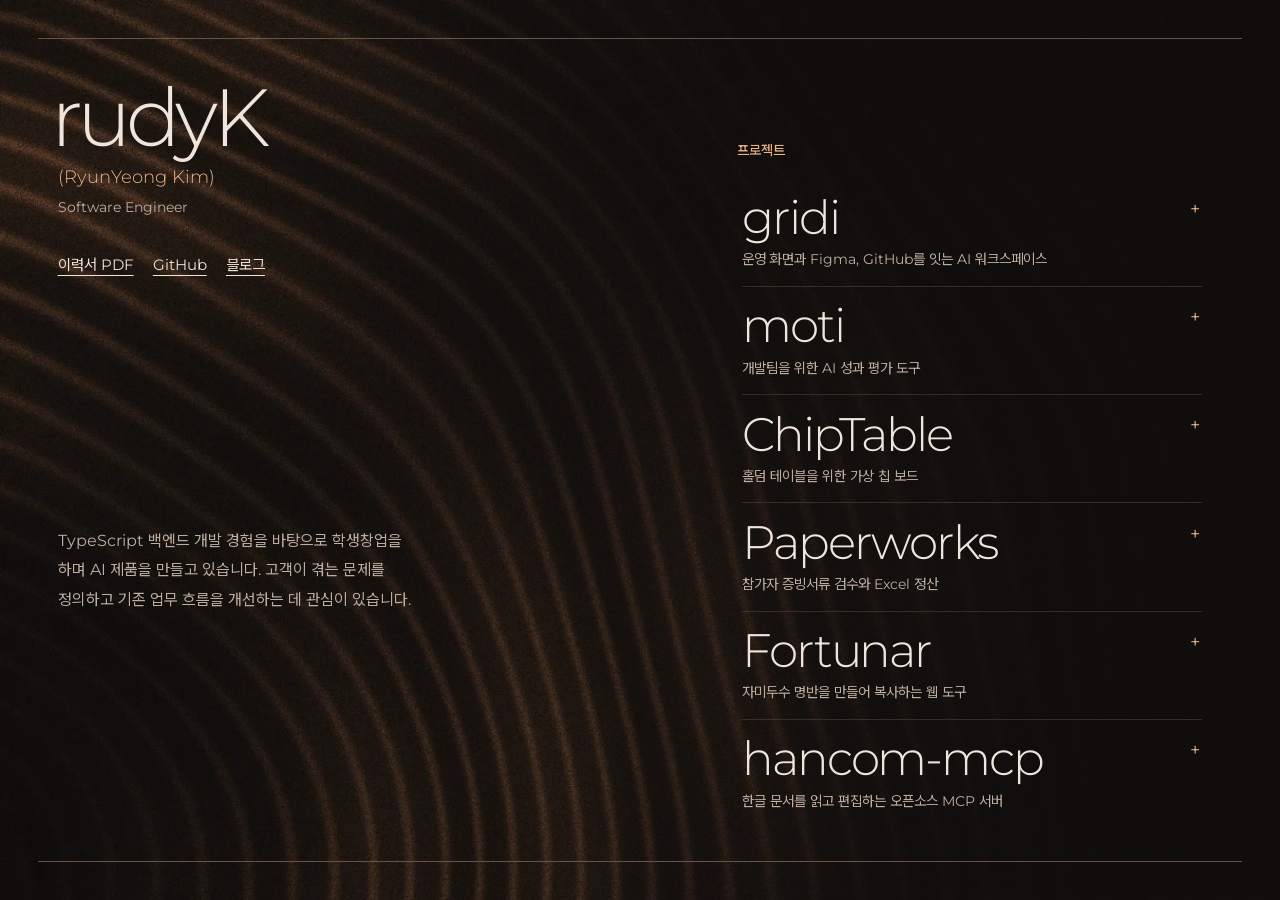
==== index.html @ e60a4391 "Contain project scrolling within viewport and label Fortunar webpage" ====
<!doctype html>
<html lang="ko">
<head>
  <meta charset="utf-8">
  <meta name="viewport" content="width=device-width, initial-scale=1">
  <meta name="description" content="소프트웨어 엔지니어 rudyK (RyunYeong Kim)의 프로젝트와 이력서">
  <title>rudyK (RyunYeong Kim) · 포트폴리오</title>
  <link rel="stylesheet" href="./styles.css">
</head>
<body>
  <a class="skip" href="#main">본문 바로가기</a>
  <main id="main" class="studio">
    <header class="identity">
      <h1 lang="en"><span class="nickname">rudyK</span> <small>(RyunYeong Kim)</small></h1>
      <p class="role" lang="en">Software Engineer</p>
      <nav aria-label="개인 링크"><a href="./assets/resume.pdf" download="김륜영 이력서 2026.06.pdf">이력서 PDF</a><a href="https://github.com/rycando">GitHub</a><a href="https://rycando.tistory.com/">블로그</a></nav>
      <p class="intro-copy">TypeScript 백엔드 개발 경험을 바탕으로 학생창업을 하며 AI 제품을 만들고 있습니다. 고객이 겪는 문제를 정의하고 기존 업무 흐름을 개선하는 데 관심이 있습니다.</p>
    </header>
    <section id="projects" aria-labelledby="project-title">
      <h2 id="project-title">프로젝트</h2>
      <div class="project-scroll" role="region" aria-labelledby="project-title" tabindex="0">
        <details class="project" id="gridi" name="project"><summary><span lang="en">gridi</span><span class="subtitle">운영 화면과 Figma, GitHub를 잇는 AI 워크스페이스</span></summary>
            <dl>
              <div><dt>문제</dt><dd>Notion에서 기획을 바꿔도 Jira 티켓과 Figma 디자인, 코드에는 변경이 바로 반영되지 않습니다. 결정 배경도 도구마다 흩어져 있어 팀원이 변경이 어디까지 영향을 주는지 확인하거나 AI에 프로젝트 맥락을 다시 설명하는 데 시간이 듭니다.</dd></div>
              <div><dt>역할</dt><dd>창업자로 제품을 만들었습니다. Figma 플러그인에서 디자인 변경을 GitHub로 보내는 Design Sync와 Figma 내보내기 기능을 개발했습니다.</dd></div>
              <div><dt>기술</dt><dd>Next.js · React · NestJS · Figma Plugin API</dd></div>
              <div><dt>결과</dt><dd>웹 화면을 자동으로 탐색해 서비스 맵을 만드는 MVP를 완성하고 오픈 베타를 시작했습니다. 랜딩 페이지 캠페인에서 110명이 사전 신청했습니다.</dd></div>
            </dl>
            <ul class="project-links" aria-label="gridi 링크">
              <li><a href="https://gridi.ai/ko">랜딩 페이지</a></li>
              <li><a href="https://app.gridi.ai/projects">서비스 페이지</a></li>
            </ul>

        </details>

        <details class="project" id="moti" name="project"><summary><span lang="en">moti</span><span class="subtitle">개발팀을 위한 AI 성과 평가 도구</span></summary>
            <dl>
              <div><dt>문제</dt><dd>분기나 연말마다 개발자는 GitHub 커밋, Jira 이슈, Notion 문서를 찾아 성과 리포트에 일일이 붙여야 합니다. 평가자도 첨부 링크를 하나씩 열어 근거를 확인합니다.</dd></div>
              <div><dt>역할</dt><dd>창업팀 대표로 moti를 이끌었습니다. GitHub 연동, 성과 리포트와 평가 기능의 백엔드, 랜딩 페이지를 개발했습니다.</dd></div>
              <div><dt>기술</dt><dd>NestJS · TypeORM · OpenAI API · Next.js</dd></div>
              <div><dt>결과</dt><dd>협업툴을 연동해 성과를 작성할 수 있는 MVP를 완성했습니다. AI가 근거를 수집하고 평가 참고자료도 만듭니다. 사업계획서에 따르면 성과 작성에 기존 방식으로는 평균 6분 11초, moti로는 1분 58초가 걸렸습니다.</dd></div>
            </dl>

        </details>

        <details class="project" id="chiptable" name="project"><summary><span lang="en">ChipTable</span><span class="subtitle">홀덤 테이블을 위한 가상 칩 보드</span></summary>
            <dl>
              <div><dt>문제</dt><dd>실물 카드로 홀덤을 할 때 칩 잔액, 베팅 순서, 올인 이후의 사이드 팟을 손으로 관리해야 합니다.</dd></div>
              <div><dt>역할</dt><dd>홀덤 베팅 규칙 엔진과 웹 MVP를 개발하고 모바일에 방 초대용 QR 기능을 구현했습니다.</dd></div>
              <div><dt>기술</dt><dd>TypeScript · Next.js · Expo</dd></div>
              <div><dt>결과</dt><dd>턴 진행과 사이드 팟 계산을 자동화한 가상 칩 보드를 웹, Android, iOS로 정식 출시했습니다. 2026년 10월 23일부터 11월 21일까지 30일간 GA4에 집계된 활성 사용자는 1,680명, 세션은 2,988회였습니다.</dd></div>
            </dl>
            <ul class="project-links" aria-label="ChipTable 링크">
              <li><a href="https://chip-table.com/">웹사이트</a></li>
              <li><a href="https://apps.apple.com/us/app/chiptable-%ED%99%80%EB%8D%A4-%EC%B9%A9-%EC%A0%90%EC%88%98%ED%8C%90/id6788589286?l=ko">App Store</a></li>
              <li><a href="https://play.google.com/store/apps/details?id=ai.gridi.chiptable">Google Play</a></li>
            </ul>

        </details>
        <details class="project" id="paperworks" name="project"><summary><span lang="en">Paperworks</span><span class="subtitle">참가자 증빙서류 검수와 Excel 정산</span></summary>
            <dl>
              <div><dt>문제</dt><dd>지원사업이나 행사 운영자는 참가자 서류를 일일이 열어 누락과 유효성을 확인하고 지급명단을 작성해야 합니다.</dd></div>
              <div><dt>역할</dt><dd>검수 결과를 표에서 조회·편집하는 화면과 Excel 내보내기 기능을 개발했습니다.</dd></div>
              <div><dt>기술</dt><dd>React · NestJS · BullMQ · PostgreSQL · ExcelJS</dd></div>
              <div><dt>결과</dt><dd>서류 분류, 누락 검출, 유효성 확인, 정보 추출을 자동화하고 검수 결과를 Excel 지급명단으로 내보내는 웹 도구를 구현했습니다.</dd></div>
            </dl>

        </details>

        <details class="project" id="fortunar" name="project"><summary><span lang="en">Fortunar</span><span class="subtitle">자미두수 명반을 만들어 복사하는 웹 도구</span></summary>
            <dl>
              <div><dt>문제</dt><dd>자미두수 명반을 계산한 뒤 외부 AI에 해석을 요청하려면 명반과 요청문을 따로 옮겨야 합니다.</dd></div>
              <div><dt>역할</dt><dd>자미두수 명반을 계산해 보여주는 웹 화면을 개발하고 배포했습니다.</dd></div>
              <div><dt>기술</dt><dd>Next.js · React · TypeScript · Canvas · Clipboard API</dd></div>
              <div><dt>결과</dt><dd>출생 정보와 도시를 입력하면 자미두수 명반이 나옵니다. 명반과 해석 요청문을 한 장의 이미지로 복사해 외부 AI 대화창에 붙여넣을 수 있습니다.</dd></div>
            </dl>
            <ul class="project-links" aria-label="Fortunar 링크">
              <li><a href="https://fortunar.ai/">웹페이지</a></li>
            </ul>

        </details>

        <details class="project" id="hancom-mcp" name="project"><summary><span lang="en">hancom-mcp</span><span class="subtitle">한글 문서를 읽고 편집하는 오픈소스 MCP 서버</span></summary>
            <dl>
              <div><dt>문제</dt><dd>AI 도구에서 만든 내용을 한글 문서에 반영하려면 사람이 문서를 열어 옮겨야 했습니다.</dd></div>
              <div><dt>역할</dt><dd>HWPX 문서에 이미지를 삽입하는 기능과 HWP 변환 후 문단 ID를 정리하는 기능을 개발했습니다.</dd></div>
              <div><dt>기술</dt><dd>Python · MCP · lxml · Java</dd></div>
              <div><dt>결과</dt><dd>HWP를 HWPX로 변환하고 문서의 단락과 표를 조회하거나 수정할 수 있는 MCP 서버를 공개했습니다.</dd></div>
            </dl>
            <ul class="project-links" aria-label="hancom-mcp 링크">
              <li><a href="https://github.com/gridi-ai/hancom-mcp">github repo</a></li>
            </ul>

        </details>
      </div>
    </section>
  </main>
  <script src="./navigation.js" defer></script>
</body>
</html>
---- styles.css ----
@font-face {
  font-family: "Montserrat";
  src: url("./assets/fonts/montserrat.woff2") format("woff2");
  font-weight: 300;
  font-variation-settings: "wght" 500;
  font-display: swap;
}
@font-face {
  font-family: "Montserrat";
  src: url("./assets/fonts/montserrat.woff2") format("woff2");
  font-weight: 400;
  font-variation-settings: "wght" 500;
  font-display: swap;
}
@font-face {
  font-family: "Montserrat";
  src: url("./assets/fonts/montserrat.woff2") format("woff2");
  font-weight: 500;
  font-variation-settings: "wght" 700;
  font-display: swap;
}
@font-face {
  font-family: "Pretendard";
  src: url("./assets/fonts/pretendard.woff2") format("woff2");
  font-weight: 45 920;
  font-display: swap;
}
:root {
  color-scheme: dark;
  --ink: #efe5dc;
  --muted: #beada1;
  --line: #695347;
  --accent: #ecb389;
  font-family: "Montserrat", "Pretendard", sans-serif;
  background: #100e0d;
  color: var(--ink);
}
* { box-sizing: border-box; }
html, body { height: 100%; overflow: hidden; }
body { margin: 0; isolation: isolate; display: flow-root; }
body::before {
  content: "";
  position: fixed;
  inset: -4%;
  z-index: -1;
  background: linear-gradient(90deg,transparent 25%,#100e0da6 74%), url("./assets/walnut.webp") center / cover;
  animation: grain-drift 25s ease-in-out infinite alternate;
  pointer-events: none;
}
@keyframes grain-drift { to { transform: translate(1.8%, -1%) scale(1.025); } }
@media (prefers-reduced-motion: reduce) { body::before { animation: none; } }
a { color: inherit; text-underline-offset: .3em; }
a:hover,summary:hover { color: var(--accent); }
:focus-visible { outline: 2px solid var(--accent); outline-offset: 4px; }
.skip { position: fixed; left: 1rem; top: -8rem; background: #17120f; padding: .7rem; z-index: 2; }
.skip:focus { top: 1rem; }
.studio {
  margin: clamp(1rem, 3vw, 3.5rem);
  height: calc(100dvh - clamp(2rem, 6vw, 7rem));
  border-block: 1px solid var(--line);
  display: grid;
  grid-template-columns: minmax(14rem, 1fr) minmax(20rem, .86fr);
  gap: clamp(2rem, 9vw, 14rem);
  grid-template-rows: minmax(0, 1fr);
  padding: clamp(1.25rem, 3vw, 3.25rem) clamp(.25rem, 1.5vw, 2rem);
}
.identity { min-height: 0; overflow: auto; padding-left: .75rem; margin-left: -.75rem; }

h1 { font-size: clamp(3.1rem, 6.3vw, 7.2rem); font-weight: 300; letter-spacing: -.065em; line-height: .98; margin: 0; }
/* Offset the side bearing of the initial r against the text below. */
h1 .nickname { display: inline-block; transform: translateX(-.085em); }
h1 small { display: block; font-size: 1.125rem; line-height: 1.5; letter-spacing: 0; margin-top: .45rem; color: var(--accent); }
.role { margin: .45rem 0 0; color: var(--muted); font-size: .9rem; }
nav { margin-top: 2.4rem; display: flex; flex-wrap: wrap; gap: 1.2rem; font-size: .95rem; }
.intro-copy { max-width: 23rem; margin: clamp(4rem, 28vh, 18rem) 0 0; font-size: 1rem; line-height: 1.85; word-break: keep-all; color: var(--muted); }
#projects {
  min-height: 0;
  display: flex;
  flex-direction: column;
  overflow: hidden;
  padding-top: clamp(1rem,7vh,6rem);
}
.project-scroll {
  min-height: 0;
  overflow: hidden auto;
  overscroll-behavior: contain;
  scrollbar-gutter: stable;
  padding: 4px 1rem 4px 5px;
}
.project-scroll:focus-visible { outline-offset: -2px; }
.identity, .project-scroll { scrollbar-width: thin; scrollbar-color: #937460 #231d19; }
@supports selector(::-webkit-scrollbar) {
  .identity, .project-scroll { scrollbar-width: auto; scrollbar-color: auto; }
  ::-webkit-scrollbar { width: 4px; height: 4px; }
  ::-webkit-scrollbar-track { background: #231d19; }
  ::-webkit-scrollbar-thumb { background: #937460; border-radius: 0; }
}

h2 { color: var(--accent); font-weight: 500; font-size: .875rem; margin: 0 0 1rem; }
.project { border-bottom: 1px solid #72584566; scroll-margin: 1rem; }
summary { position: relative; display: block; padding: .9rem 1.8rem .95rem 0; cursor: pointer; }
summary::-webkit-details-marker { display: none; }
summary::after { content: "+"; position: absolute; right: .15rem; top: 1.2rem; color: var(--accent); font-size: 1.1rem; }
details[open] summary::after { content: "−"; }
summary span:first-child { font-size: clamp(2.1rem, 3.7vw, 4.4rem); letter-spacing: -.045em; font-weight: 300; line-height: 1.05; }
.subtitle { display: block; color: var(--muted); font-size: .9rem; line-height: 1.55; margin-top: .35rem; }
dl { margin: .3rem 0 1.5rem; }
dl div { display: grid; grid-template-columns: 2.5rem 1fr; gap: .6rem; margin: .65rem 0; line-height: 1.7; }
dt { color: var(--accent); font-size: .9rem; }
dd { margin: 0; word-break: keep-all; overflow-wrap: anywhere; }
.project-links { display: flex; flex-wrap: wrap; gap: 1rem; list-style: none; padding: 0; margin: 1rem 0 1.5rem; }
@media (max-width: 44rem) {
  .studio { grid-template-columns: minmax(0, 1fr); grid-template-rows: fit-content(42%) minmax(0, 1fr); gap: 1rem; }
  nav { margin-top: 1.3rem; }
  .intro-copy { margin-top: 2.2rem; }
  #projects { padding-top: 0; }
}
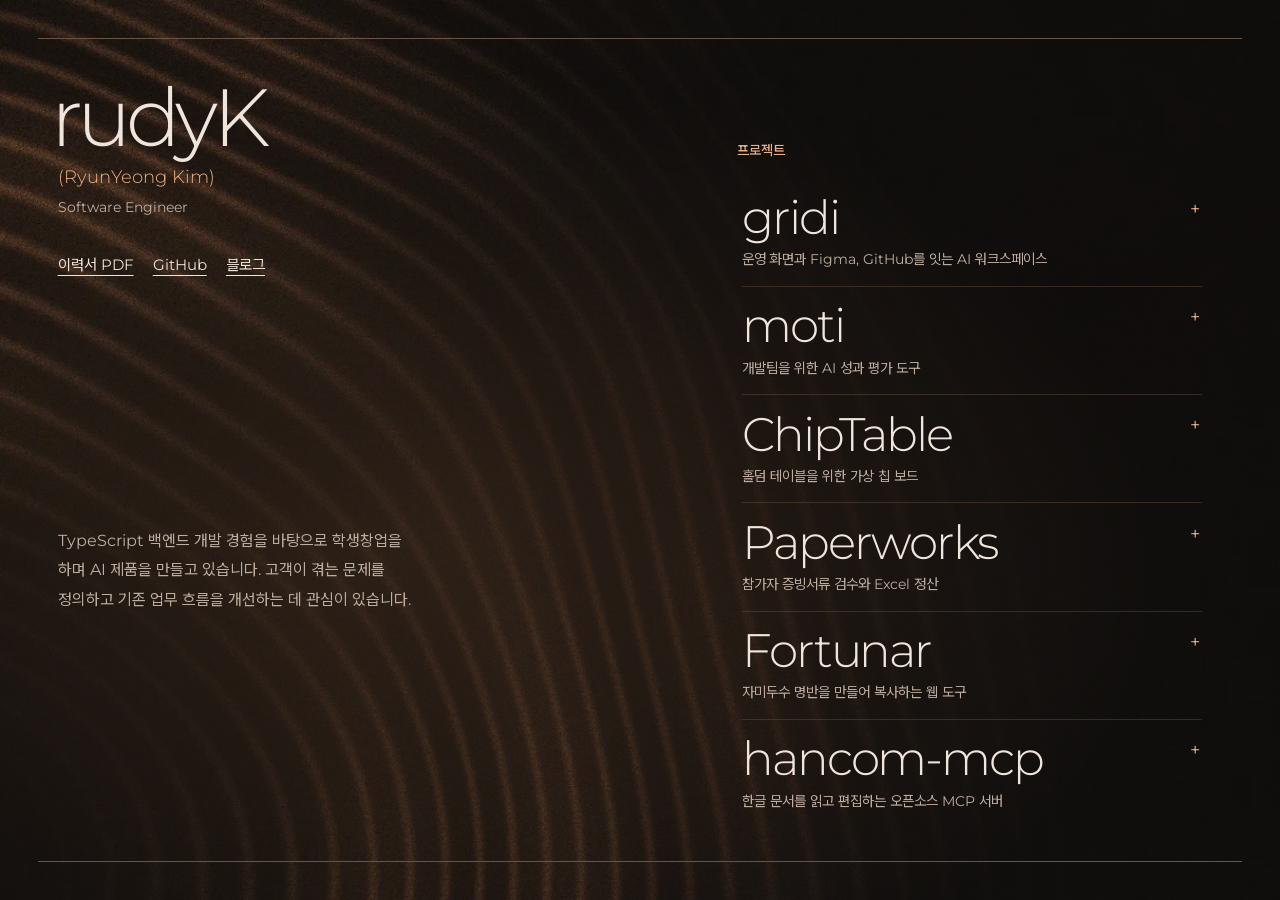
==== commit 2bd02d6c: "Ease project transitions and layer drifting walnut light" ====
--- a/index.html
+++ b/index.html
@@ -20,6 +20,7 @@
       <h2 id="project-title">프로젝트</h2>
       <div class="project-scroll" role="region" aria-labelledby="project-title" tabindex="0">
         <details class="project" id="gridi" name="project"><summary><span lang="en">gridi</span><span class="subtitle">운영 화면과 Figma, GitHub를 잇는 AI 워크스페이스</span></summary>
+          <div class="project-body">
             <dl>
               <div><dt>문제</dt><dd>Notion에서 기획을 바꿔도 Jira 티켓과 Figma 디자인, 코드에는 변경이 바로 반영되지 않습니다. 결정 배경도 도구마다 흩어져 있어 팀원이 변경이 어디까지 영향을 주는지 확인하거나 AI에 프로젝트 맥락을 다시 설명하는 데 시간이 듭니다.</dd></div>
               <div><dt>역할</dt><dd>창업자로 제품을 만들었습니다. Figma 플러그인에서 디자인 변경을 GitHub로 보내는 Design Sync와 Figma 내보내기 기능을 개발했습니다.</dd></div>
@@ -31,9 +32,11 @@
               <li><a href="https://app.gridi.ai/projects">서비스 페이지</a></li>
             </ul>
 
+          </div>
         </details>
 
         <details class="project" id="moti" name="project"><summary><span lang="en">moti</span><span class="subtitle">개발팀을 위한 AI 성과 평가 도구</span></summary>
+          <div class="project-body">
             <dl>
               <div><dt>문제</dt><dd>분기나 연말마다 개발자는 GitHub 커밋, Jira 이슈, Notion 문서를 찾아 성과 리포트에 일일이 붙여야 합니다. 평가자도 첨부 링크를 하나씩 열어 근거를 확인합니다.</dd></div>
               <div><dt>역할</dt><dd>창업팀 대표로 moti를 이끌었습니다. GitHub 연동, 성과 리포트와 평가 기능의 백엔드, 랜딩 페이지를 개발했습니다.</dd></div>
@@ -41,9 +44,11 @@
               <div><dt>결과</dt><dd>협업툴을 연동해 성과를 작성할 수 있는 MVP를 완성했습니다. AI가 근거를 수집하고 평가 참고자료도 만듭니다. 사업계획서에 따르면 성과 작성에 기존 방식으로는 평균 6분 11초, moti로는 1분 58초가 걸렸습니다.</dd></div>
             </dl>
 
+          </div>
         </details>
 
         <details class="project" id="chiptable" name="project"><summary><span lang="en">ChipTable</span><span class="subtitle">홀덤 테이블을 위한 가상 칩 보드</span></summary>
+          <div class="project-body">
             <dl>
               <div><dt>문제</dt><dd>실물 카드로 홀덤을 할 때 칩 잔액, 베팅 순서, 올인 이후의 사이드 팟을 손으로 관리해야 합니다.</dd></div>
               <div><dt>역할</dt><dd>홀덤 베팅 규칙 엔진과 웹 MVP를 개발하고 모바일에 방 초대용 QR 기능을 구현했습니다.</dd></div>
@@ -56,8 +61,10 @@
               <li><a href="https://play.google.com/store/apps/details?id=ai.gridi.chiptable">Google Play</a></li>
             </ul>
 
+          </div>
         </details>
         <details class="project" id="paperworks" name="project"><summary><span lang="en">Paperworks</span><span class="subtitle">참가자 증빙서류 검수와 Excel 정산</span></summary>
+          <div class="project-body">
             <dl>
               <div><dt>문제</dt><dd>지원사업이나 행사 운영자는 참가자 서류를 일일이 열어 누락과 유효성을 확인하고 지급명단을 작성해야 합니다.</dd></div>
               <div><dt>역할</dt><dd>검수 결과를 표에서 조회·편집하는 화면과 Excel 내보내기 기능을 개발했습니다.</dd></div>
@@ -65,9 +72,11 @@
               <div><dt>결과</dt><dd>서류 분류, 누락 검출, 유효성 확인, 정보 추출을 자동화하고 검수 결과를 Excel 지급명단으로 내보내는 웹 도구를 구현했습니다.</dd></div>
             </dl>
 
+          </div>
         </details>
 
         <details class="project" id="fortunar" name="project"><summary><span lang="en">Fortunar</span><span class="subtitle">자미두수 명반을 만들어 복사하는 웹 도구</span></summary>
+          <div class="project-body">
             <dl>
               <div><dt>문제</dt><dd>자미두수 명반을 계산한 뒤 외부 AI에 해석을 요청하려면 명반과 요청문을 따로 옮겨야 합니다.</dd></div>
               <div><dt>역할</dt><dd>자미두수 명반을 계산해 보여주는 웹 화면을 개발하고 배포했습니다.</dd></div>
@@ -78,9 +87,11 @@
               <li><a href="https://fortunar.ai/">웹페이지</a></li>
             </ul>
 
+          </div>
         </details>
 
         <details class="project" id="hancom-mcp" name="project"><summary><span lang="en">hancom-mcp</span><span class="subtitle">한글 문서를 읽고 편집하는 오픈소스 MCP 서버</span></summary>
+          <div class="project-body">
             <dl>
               <div><dt>문제</dt><dd>AI 도구에서 만든 내용을 한글 문서에 반영하려면 사람이 문서를 열어 옮겨야 했습니다.</dd></div>
               <div><dt>역할</dt><dd>HWPX 문서에 이미지를 삽입하는 기능과 HWP 변환 후 문단 ID를 정리하는 기능을 개발했습니다.</dd></div>
@@ -91,6 +102,7 @@
               <li><a href="https://github.com/gridi-ai/hancom-mcp">github repo</a></li>
             </ul>
 
+          </div>
         </details>
       </div>
     </section>
--- a/styles.css
+++ b/styles.css
@@ -44,11 +44,46 @@
   inset: -4%;
   z-index: -1;
   background: linear-gradient(90deg,transparent 25%,#100e0da6 74%), url("./assets/walnut.webp") center / cover;
-  animation: grain-drift 25s ease-in-out infinite alternate;
+
   pointer-events: none;
 }
-@keyframes grain-drift { to { transform: translate(1.8%, -1%) scale(1.025); } }
-@media (prefers-reduced-motion: reduce) { body::before { animation: none; } }
+/* Light and grain travel independently so the rings keep their depth. */
+body::after {
+  content: "";
+  position: fixed;
+  inset: -18%;
+  z-index: -1;
+  pointer-events: none;
+  background: radial-gradient(ellipse at 35% 59%, #bc805327, transparent 49%),
+              linear-gradient(155deg, transparent 30%, #0e0b0a66 53%, transparent 77%);
+}
+@keyframes grain-drift {
+  0%, 100% { transform: translate(-1%, 1%) rotate(-.6deg) scale(1.03); }
+  48% { transform: translate(2%, -1.4%) rotate(.8deg) scale(1.055); }
+  76% { transform: translate(.5%, -2%) rotate(.2deg) scale(1.045); }
+}
+@keyframes walnut-light {
+  from { transform: translate(-8%, 4%) rotate(-4deg); opacity: .48; }
+  to { transform: translate(11%, -6%) rotate(5deg); opacity: .95; }
+}
+@media (prefers-reduced-motion: no-preference) {
+  body::before { animation: grain-drift 34s ease-in-out infinite; }
+  body::after { animation: walnut-light 13s ease-in-out infinite alternate; }
+  .project-scroll { scroll-behavior: smooth; }
+  .project::details-content {
+    display: grid;
+    grid-template-rows: 0fr;
+    opacity: 0;
+    transition: grid-template-rows .55s cubic-bezier(.24,.7,.25,1),
+                opacity .4s ease, content-visibility .55s allow-discrete;
+  }
+  .project[open]::details-content { grid-template-rows: 1fr; opacity: 1; }
+  @supports (animation-timeline: view()) {
+    .project > summary { animation: arrive linear both; animation-timeline: view(); animation-range: entry 0% entry 95%; }
+    @keyframes arrive { from { opacity: .7; transform: translateY(.3rem); } to { opacity: 1; transform: none; } }
+  }
+}
+.project-body { min-height: 0; overflow: clip; }
 a { color: inherit; text-underline-offset: .3em; }
 a:hover,summary:hover { color: var(--accent); }
 :focus-visible { outline: 2px solid var(--accent); outline-offset: 4px; }
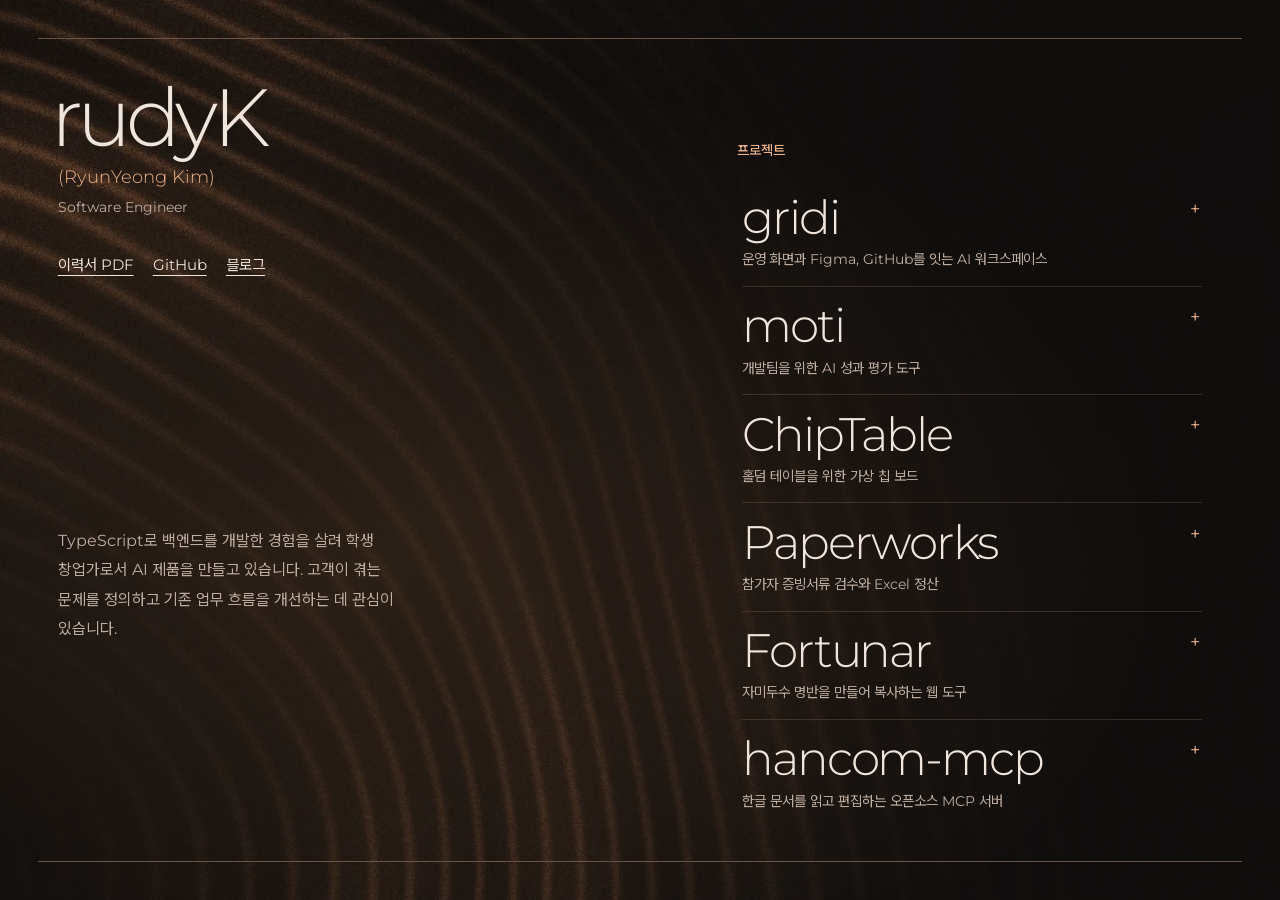
==== commit b6c5e69b: "Report launch-to-date usage, refine portfolio copy and slow project motion" ====
--- a/index.html
+++ b/index.html
@@ -14,7 +14,7 @@
       <h1 lang="en"><span class="nickname">rudyK</span> <small>(RyunYeong Kim)</small></h1>
       <p class="role" lang="en">Software Engineer</p>
       <nav aria-label="개인 링크"><a href="./assets/resume.pdf" download="김륜영 이력서 2026.06.pdf">이력서 PDF</a><a href="https://github.com/rycando">GitHub</a><a href="https://rycando.tistory.com/">블로그</a></nav>
-      <p class="intro-copy">TypeScript 백엔드 개발 경험을 바탕으로 학생창업을 하며 AI 제품을 만들고 있습니다. 고객이 겪는 문제를 정의하고 기존 업무 흐름을 개선하는 데 관심이 있습니다.</p>
+      <p class="intro-copy">TypeScript로 백엔드를 개발한 경험을 살려 학생 창업가로서 AI 제품을 만들고 있습니다. 고객이 겪는 문제를 정의하고 기존 업무 흐름을 개선하는 데 관심이 있습니다.</p>
     </header>
     <section id="projects" aria-labelledby="project-title">
       <h2 id="project-title">프로젝트</h2>
@@ -22,8 +22,8 @@
         <details class="project" id="gridi" name="project"><summary><span lang="en">gridi</span><span class="subtitle">운영 화면과 Figma, GitHub를 잇는 AI 워크스페이스</span></summary>
           <div class="project-body">
             <dl>
-              <div><dt>문제</dt><dd>Notion에서 기획을 바꿔도 Jira 티켓과 Figma 디자인, 코드에는 변경이 바로 반영되지 않습니다. 결정 배경도 도구마다 흩어져 있어 팀원이 변경이 어디까지 영향을 주는지 확인하거나 AI에 프로젝트 맥락을 다시 설명하는 데 시간이 듭니다.</dd></div>
-              <div><dt>역할</dt><dd>창업자로 제품을 만들었습니다. Figma 플러그인에서 디자인 변경을 GitHub로 보내는 Design Sync와 Figma 내보내기 기능을 개발했습니다.</dd></div>
+              <div><dt>문제</dt><dd>Notion에서 기획을 바꿔도 Jira 티켓과 Figma 디자인, 코드에는 변경이 바로 반영되지 않습니다. 기획을 바꾼 배경도 여러 도구에 흩어져 있습니다. 팀원은 변경의 영향을 확인하고 AI에 프로젝트 맥락을 다시 설명하는 데 시간을 씁니다.</dd></div>
+              <div><dt>역할</dt><dd>gridi를 창업하고 Figma 내보내기와 Design Sync를 개발했습니다. Design Sync는 Figma 플러그인에서 디자인 변경 사항을 GitHub로 보냅니다.</dd></div>
               <div><dt>기술</dt><dd>Next.js · React · NestJS · Figma Plugin API</dd></div>
               <div><dt>결과</dt><dd>웹 화면을 자동으로 탐색해 서비스 맵을 만드는 MVP를 완성하고 오픈 베타를 시작했습니다. 랜딩 페이지 캠페인에서 110명이 사전 신청했습니다.</dd></div>
             </dl>
@@ -39,9 +39,9 @@
           <div class="project-body">
             <dl>
               <div><dt>문제</dt><dd>분기나 연말마다 개발자는 GitHub 커밋, Jira 이슈, Notion 문서를 찾아 성과 리포트에 일일이 붙여야 합니다. 평가자도 첨부 링크를 하나씩 열어 근거를 확인합니다.</dd></div>
-              <div><dt>역할</dt><dd>창업팀 대표로 moti를 이끌었습니다. GitHub 연동, 성과 리포트와 평가 기능의 백엔드, 랜딩 페이지를 개발했습니다.</dd></div>
+              <div><dt>역할</dt><dd>창업팀 대표로 moti를 이끌었습니다. GitHub 연동과 성과 리포트·평가 기능의 백엔드를 개발하고 랜딩 페이지를 만들었습니다.</dd></div>
               <div><dt>기술</dt><dd>NestJS · TypeORM · OpenAI API · Next.js</dd></div>
-              <div><dt>결과</dt><dd>협업툴을 연동해 성과를 작성할 수 있는 MVP를 완성했습니다. AI가 근거를 수집하고 평가 참고자료도 만듭니다. 사업계획서에 따르면 성과 작성에 기존 방식으로는 평균 6분 11초, moti로는 1분 58초가 걸렸습니다.</dd></div>
+              <div><dt>결과</dt><dd>협업툴을 연동해 성과 리포트를 작성할 수 있는 MVP를 완성했습니다. AI가 성과 근거를 수집하고 평가 참고자료를 만듭니다. 사업계획서에 따르면 성과 작성에 기존 방식으로는 평균 6분 11초, moti로는 1분 58초가 걸렸습니다.</dd></div>
             </dl>
 
           </div>
@@ -53,7 +53,7 @@
               <div><dt>문제</dt><dd>실물 카드로 홀덤을 할 때 칩 잔액, 베팅 순서, 올인 이후의 사이드 팟을 손으로 관리해야 합니다.</dd></div>
               <div><dt>역할</dt><dd>홀덤 베팅 규칙 엔진과 웹 MVP를 개발하고 모바일에 방 초대용 QR 기능을 구현했습니다.</dd></div>
               <div><dt>기술</dt><dd>TypeScript · Next.js · Expo</dd></div>
-              <div><dt>결과</dt><dd>턴 진행과 사이드 팟 계산을 자동화한 가상 칩 보드를 웹, Android, iOS로 정식 출시했습니다. 2026년 10월 23일부터 11월 21일까지 30일간 GA4에 집계된 활성 사용자는 1,680명, 세션은 2,988회였습니다.</dd></div>
+              <div><dt>결과</dt><dd>웹, Android, iOS에 가상 칩 보드를 정식 출시했습니다. 보드가 턴을 진행하고 사이드 팟을 계산합니다. 웹 출시일인 2026년 7월 6일부터 11월 22일 조회 시점까지 누적 활성 사용자는 5,678명이고 세션당 평균 참여 시간은 26분 22초였습니다. 11월 21일 기준 최근 30일 활성 사용자(MAU)는 1,680명, 하루 활성 사용자(DAU)는 106명이었습니다.</dd></div>
             </dl>
             <ul class="project-links" aria-label="ChipTable 링크">
               <li><a href="https://chip-table.com/">웹사이트</a></li>
@@ -66,10 +66,10 @@
         <details class="project" id="paperworks" name="project"><summary><span lang="en">Paperworks</span><span class="subtitle">참가자 증빙서류 검수와 Excel 정산</span></summary>
           <div class="project-body">
             <dl>
-              <div><dt>문제</dt><dd>지원사업이나 행사 운영자는 참가자 서류를 일일이 열어 누락과 유효성을 확인하고 지급명단을 작성해야 합니다.</dd></div>
+              <div><dt>문제</dt><dd>지원사업이나 행사 운영자는 참가자가 낸 서류를 일일이 열어 빠진 서류가 있는지, 제출한 서류가 유효한지 확인하고 지급 명단을 작성해야 합니다.</dd></div>
               <div><dt>역할</dt><dd>검수 결과를 표에서 조회·편집하는 화면과 Excel 내보내기 기능을 개발했습니다.</dd></div>
               <div><dt>기술</dt><dd>React · NestJS · BullMQ · PostgreSQL · ExcelJS</dd></div>
-              <div><dt>결과</dt><dd>서류 분류, 누락 검출, 유효성 확인, 정보 추출을 자동화하고 검수 결과를 Excel 지급명단으로 내보내는 웹 도구를 구현했습니다.</dd></div>
+              <div><dt>결과</dt><dd>웹 도구가 제출 서류를 분류하고 누락 여부와 유효성을 확인한 뒤 정보를 추출합니다. 검수 결과는 Excel 지급 명단으로 내보냅니다.</dd></div>
             </dl>
 
           </div>
@@ -79,7 +79,7 @@
           <div class="project-body">
             <dl>
               <div><dt>문제</dt><dd>자미두수 명반을 계산한 뒤 외부 AI에 해석을 요청하려면 명반과 요청문을 따로 옮겨야 합니다.</dd></div>
-              <div><dt>역할</dt><dd>자미두수 명반을 계산해 보여주는 웹 화면을 개발하고 배포했습니다.</dd></div>
+              <div><dt>역할</dt><dd>자미두수 명반을 계산해 보여주는 웹 화면을 개발해 배포했습니다.</dd></div>
               <div><dt>기술</dt><dd>Next.js · React · TypeScript · Canvas · Clipboard API</dd></div>
               <div><dt>결과</dt><dd>출생 정보와 도시를 입력하면 자미두수 명반이 나옵니다. 명반과 해석 요청문을 한 장의 이미지로 복사해 외부 AI 대화창에 붙여넣을 수 있습니다.</dd></div>
             </dl>
@@ -93,7 +93,7 @@
         <details class="project" id="hancom-mcp" name="project"><summary><span lang="en">hancom-mcp</span><span class="subtitle">한글 문서를 읽고 편집하는 오픈소스 MCP 서버</span></summary>
           <div class="project-body">
             <dl>
-              <div><dt>문제</dt><dd>AI 도구에서 만든 내용을 한글 문서에 반영하려면 사람이 문서를 열어 옮겨야 했습니다.</dd></div>
+              <div><dt>문제</dt><dd>AI 도구에서 만든 내용을 한글 문서에 넣으려면 사람이 직접 문서를 열어 옮겨야 했습니다.</dd></div>
               <div><dt>역할</dt><dd>HWPX 문서에 이미지를 삽입하는 기능과 HWP 변환 후 문단 ID를 정리하는 기능을 개발했습니다.</dd></div>
               <div><dt>기술</dt><dd>Python · MCP · lxml · Java</dd></div>
               <div><dt>결과</dt><dd>HWP를 HWPX로 변환하고 문서의 단락과 표를 조회하거나 수정할 수 있는 MCP 서버를 공개했습니다.</dd></div>
--- a/styles.css
+++ b/styles.css
@@ -74,8 +74,8 @@
     display: grid;
     grid-template-rows: 0fr;
     opacity: 0;
-    transition: grid-template-rows .55s cubic-bezier(.24,.7,.25,1),
-                opacity .4s ease, content-visibility .55s allow-discrete;
+    transition: grid-template-rows 1s cubic-bezier(.35,.05,.24,1),
+                opacity .75s ease, content-visibility 1s allow-discrete;
   }
   .project[open]::details-content { grid-template-rows: 1fr; opacity: 1; }
   @supports (animation-timeline: view()) {
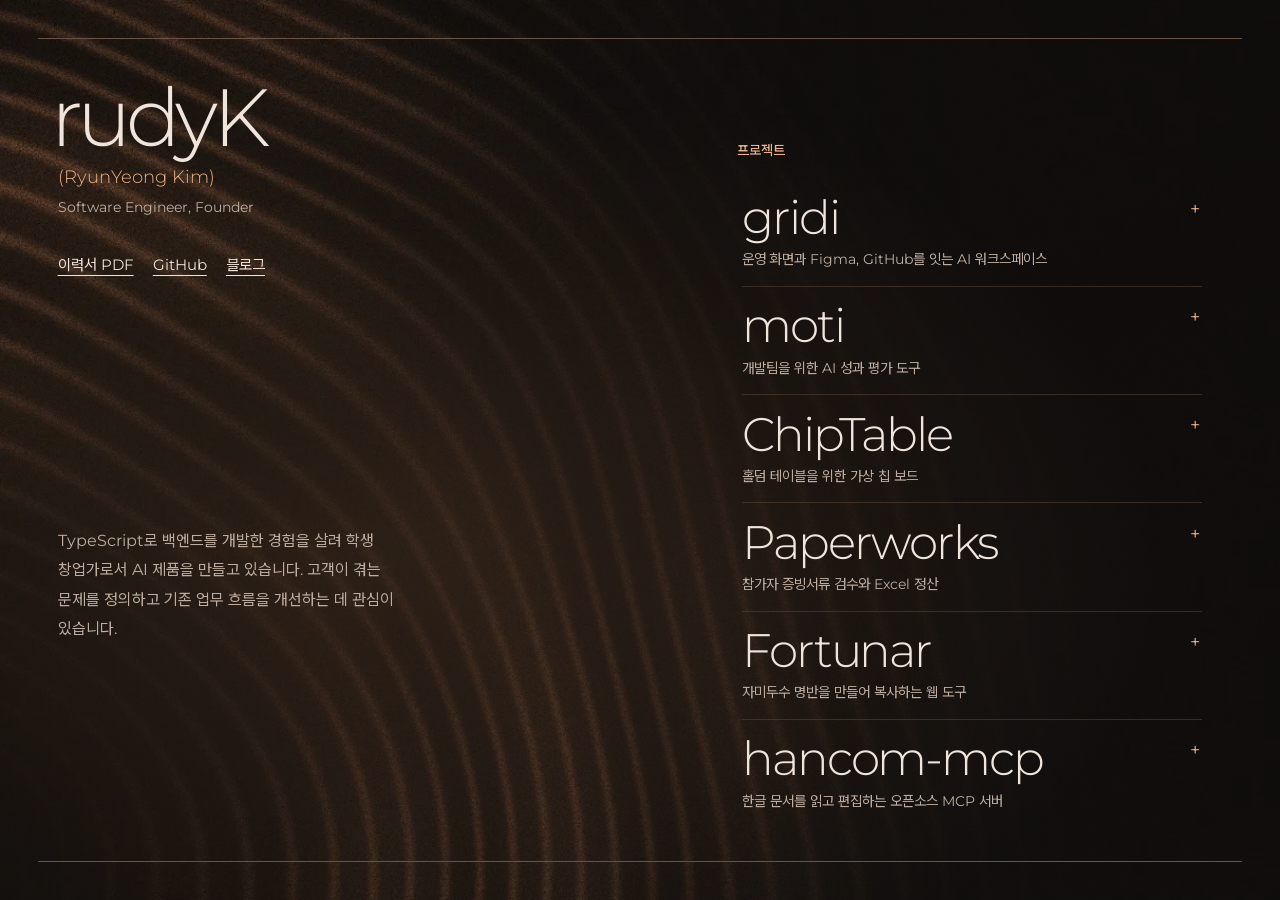
==== commit dc8e0735: "Update profile title to Software Engineer, Founder" ====
--- a/index.html
+++ b/index.html
@@ -12,7 +12,7 @@
   <main id="main" class="studio">
     <header class="identity">
       <h1 lang="en"><span class="nickname">rudyK</span> <small>(RyunYeong Kim)</small></h1>
-      <p class="role" lang="en">Software Engineer</p>
+      <p class="role" lang="en">Software Engineer, Founder</p>
       <nav aria-label="개인 링크"><a href="./assets/resume.pdf" download="김륜영 이력서 2026.06.pdf">이력서 PDF</a><a href="https://github.com/rycando">GitHub</a><a href="https://rycando.tistory.com/">블로그</a></nav>
       <p class="intro-copy">TypeScript로 백엔드를 개발한 경험을 살려 학생 창업가로서 AI 제품을 만들고 있습니다. 고객이 겪는 문제를 정의하고 기존 업무 흐름을 개선하는 데 관심이 있습니다.</p>
     </header>
@@ -84,7 +84,7 @@
               <div><dt>결과</dt><dd>출생 정보와 도시를 입력하면 자미두수 명반이 나옵니다. 명반과 해석 요청문을 한 장의 이미지로 복사해 외부 AI 대화창에 붙여넣을 수 있습니다.</dd></div>
             </dl>
             <ul class="project-links" aria-label="Fortunar 링크">
-              <li><a href="https://fortunar.ai/">웹페이지</a></li>
+              <li><a href="https://fortunar.ai/">웹사이트</a></li>
             </ul>
 
           </div>
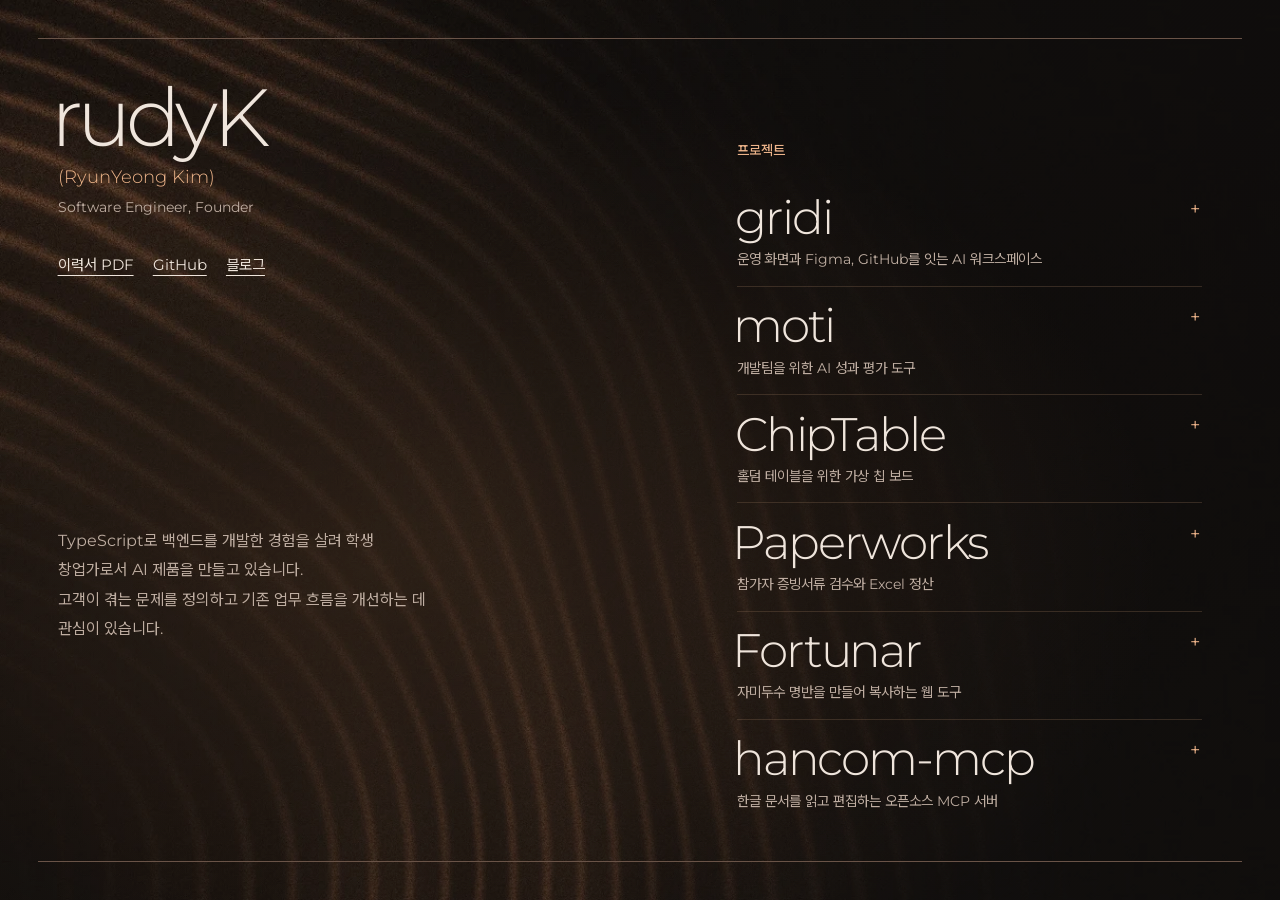
==== commit 01da936a: "Align project title ink and break profile introduction" ====
--- a/index.html
+++ b/index.html
@@ -14,7 +14,7 @@
       <h1 lang="en"><span class="nickname">rudyK</span> <small>(RyunYeong Kim)</small></h1>
       <p class="role" lang="en">Software Engineer, Founder</p>
       <nav aria-label="개인 링크"><a href="./assets/resume.pdf" download="김륜영 이력서 2026.06.pdf">이력서 PDF</a><a href="https://github.com/rycando">GitHub</a><a href="https://rycando.tistory.com/">블로그</a></nav>
-      <p class="intro-copy">TypeScript로 백엔드를 개발한 경험을 살려 학생 창업가로서 AI 제품을 만들고 있습니다. 고객이 겪는 문제를 정의하고 기존 업무 흐름을 개선하는 데 관심이 있습니다.</p>
+      <p class="intro-copy">TypeScript로 백엔드를 개발한 경험을 살려 학생 창업가로서 AI 제품을 만들고 있습니다.<br>고객이 겪는 문제를 정의하고 기존 업무 흐름을 개선하는 데 관심이 있습니다.</p>
     </header>
     <section id="projects" aria-labelledby="project-title">
       <h2 id="project-title">프로젝트</h2>
--- a/styles.css
+++ b/styles.css
@@ -120,7 +120,7 @@
   overflow: hidden auto;
   overscroll-behavior: contain;
   scrollbar-gutter: stable;
-  padding: 4px 1rem 4px 5px;
+  padding: 4px 1rem 4px 0;
 }
 .project-scroll:focus-visible { outline-offset: -2px; }
 .identity, .project-scroll { scrollbar-width: thin; scrollbar-color: #937460 #231d19; }
@@ -137,7 +137,13 @@
 summary::-webkit-details-marker { display: none; }
 summary::after { content: "+"; position: absolute; right: .15rem; top: 1.2rem; color: var(--accent); font-size: 1.1rem; }
 details[open] summary::after { content: "−"; }
-summary span:first-child { font-size: clamp(2.1rem, 3.7vw, 4.4rem); letter-spacing: -.045em; font-weight: 300; line-height: 1.05; }
+/* First-glyph side bearings measured in Montserrat at the title weight. */
+#gridi { --title-bearing: .042em; }
+#moti, #hancom-mcp { --title-bearing: .091em; }
+#chiptable { --title-bearing: .048em; }
+#paperworks, #fortunar { --title-bearing: .105em; }
+summary:focus-visible { outline-offset: -2px; }
+summary span:first-child { position: relative; left: calc(-1 * var(--title-bearing, 0em)); font-size: clamp(2.1rem, 3.7vw, 4.4rem); letter-spacing: -.045em; font-weight: 300; line-height: 1.05; }
 .subtitle { display: block; color: var(--muted); font-size: .9rem; line-height: 1.55; margin-top: .35rem; }
 dl { margin: .3rem 0 1.5rem; }
 dl div { display: grid; grid-template-columns: 2.5rem 1fr; gap: .6rem; margin: .65rem 0; line-height: 1.7; }
